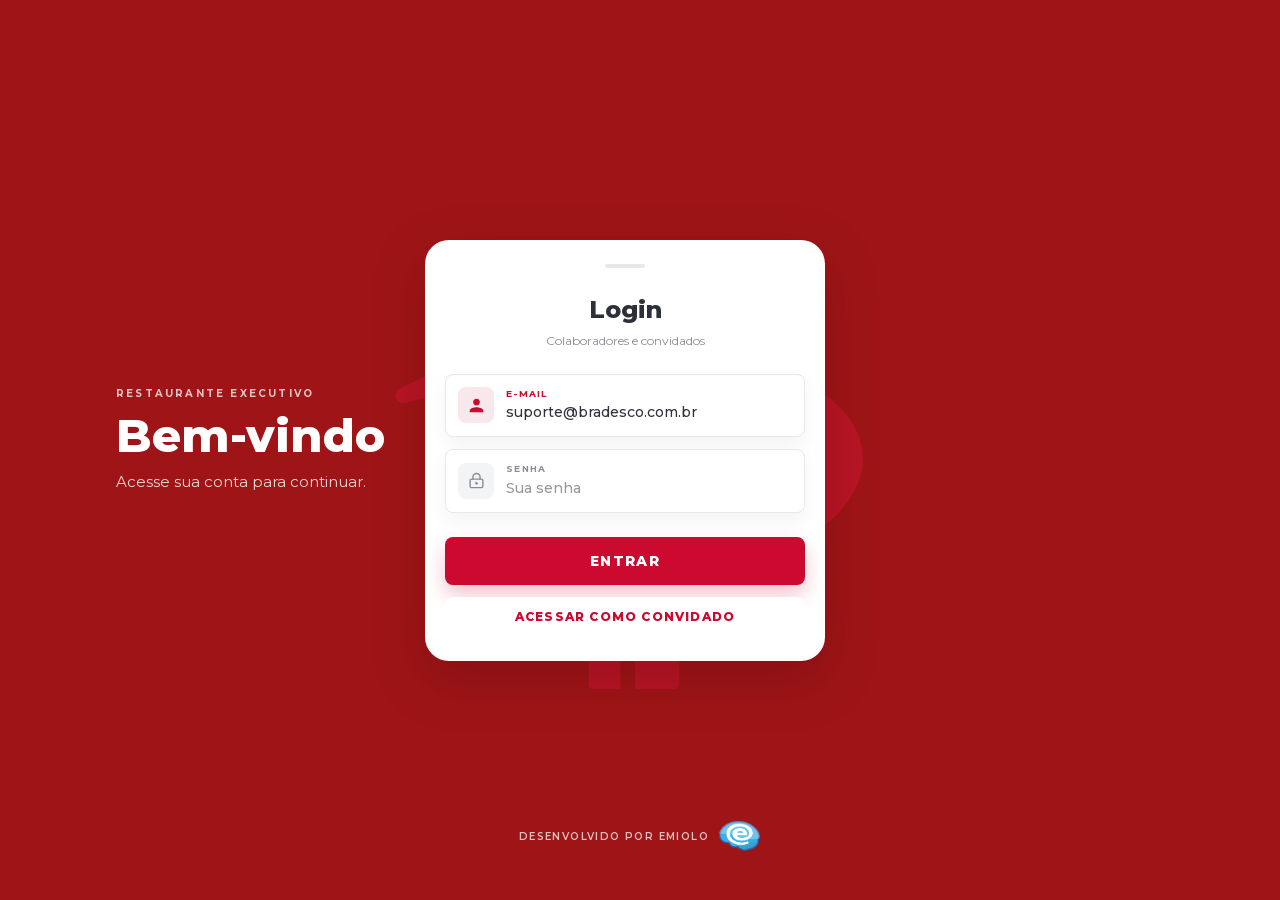
==== index.html @ b7452181 "Atualiza cardapio com adicionais nutricionais" ====
<!doctype html>
<html lang="en">
  <head>
    
    <meta charset="UTF-8" />
    <meta name="viewport" content="width=device-width, initial-scale=1.0" />
    <title>Protótipo Bradesco Restaurante</title>
    
    <meta name="description" content="Protótipo do sistema de pedidos e operação do Restaurante Bradesco.">
    <meta name="robots" content="noindex, nofollow">
    <meta property="og:title" content="Protótipo Bradesco Restaurante">
    <meta property="og:description" content="Protótipo do sistema de pedidos e operação do Restaurante Bradesco.">
    <script type="module" crossorigin src="/assets/index-B-xQbrul.js"></script>
    <link rel="stylesheet" crossorigin href="/assets/index-CeKa-926.css">
  </head>
  <body>
    
    <div id="root"></div>
    
  </body>
</html>
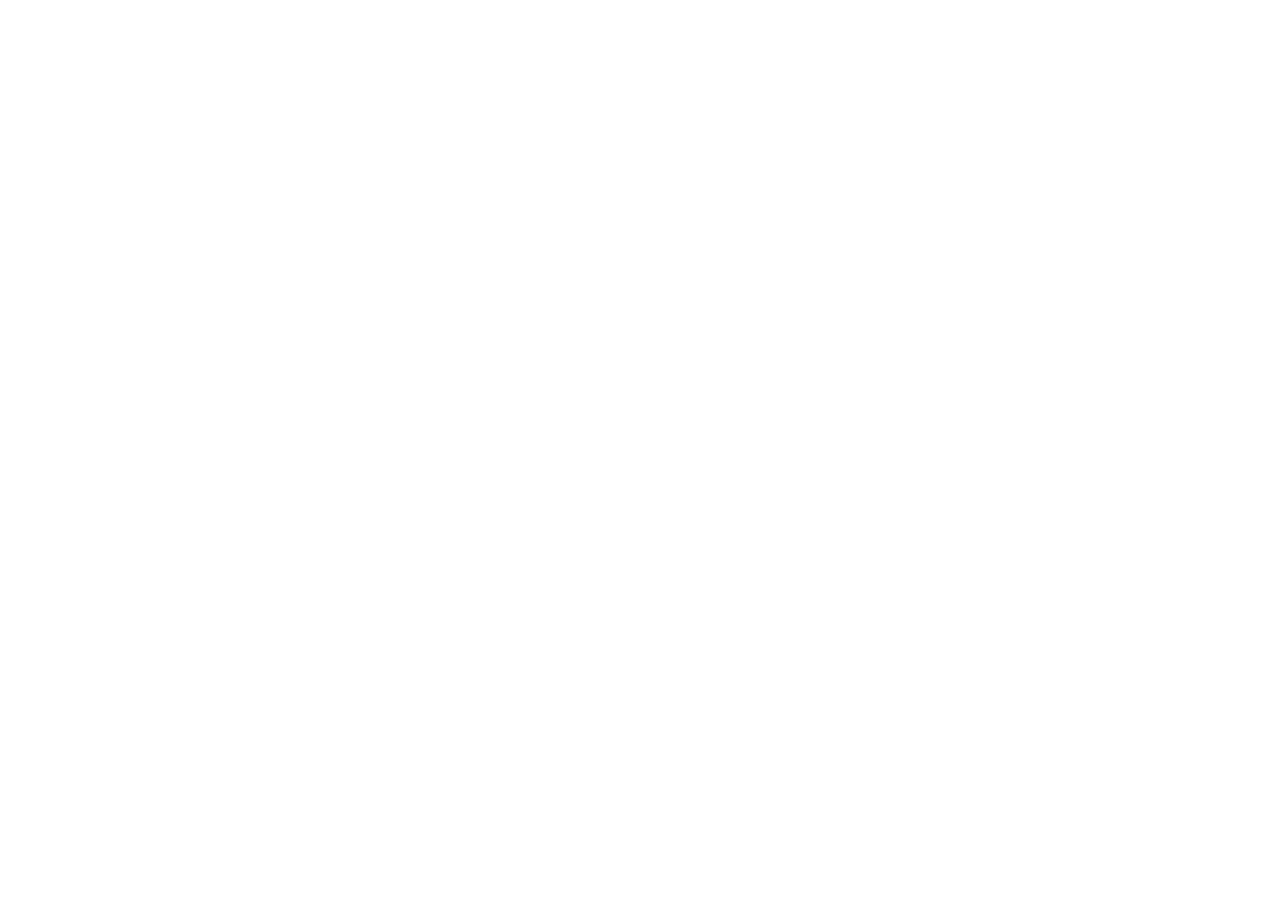
==== commit 7f30eb76: "Corrige caminhos do GitHub Pages" ====
--- a/index.html
+++ b/index.html
@@ -10,8 +10,8 @@
     <meta name="robots" content="noindex, nofollow">
     <meta property="og:title" content="Protótipo Bradesco Restaurante">
     <meta property="og:description" content="Protótipo do sistema de pedidos e operação do Restaurante Bradesco.">
-    <script type="module" crossorigin src="/assets/index-B-xQbrul.js"></script>
-    <link rel="stylesheet" crossorigin href="/assets/index-CeKa-926.css">
+    <script type="module" crossorigin src="/restaurante-bradesco-prototipo/assets/index-BbREOJCu.js"></script>
+    <link rel="stylesheet" crossorigin href="/restaurante-bradesco-prototipo/assets/index-CoW--5xn.css">
   </head>
   <body>
     
